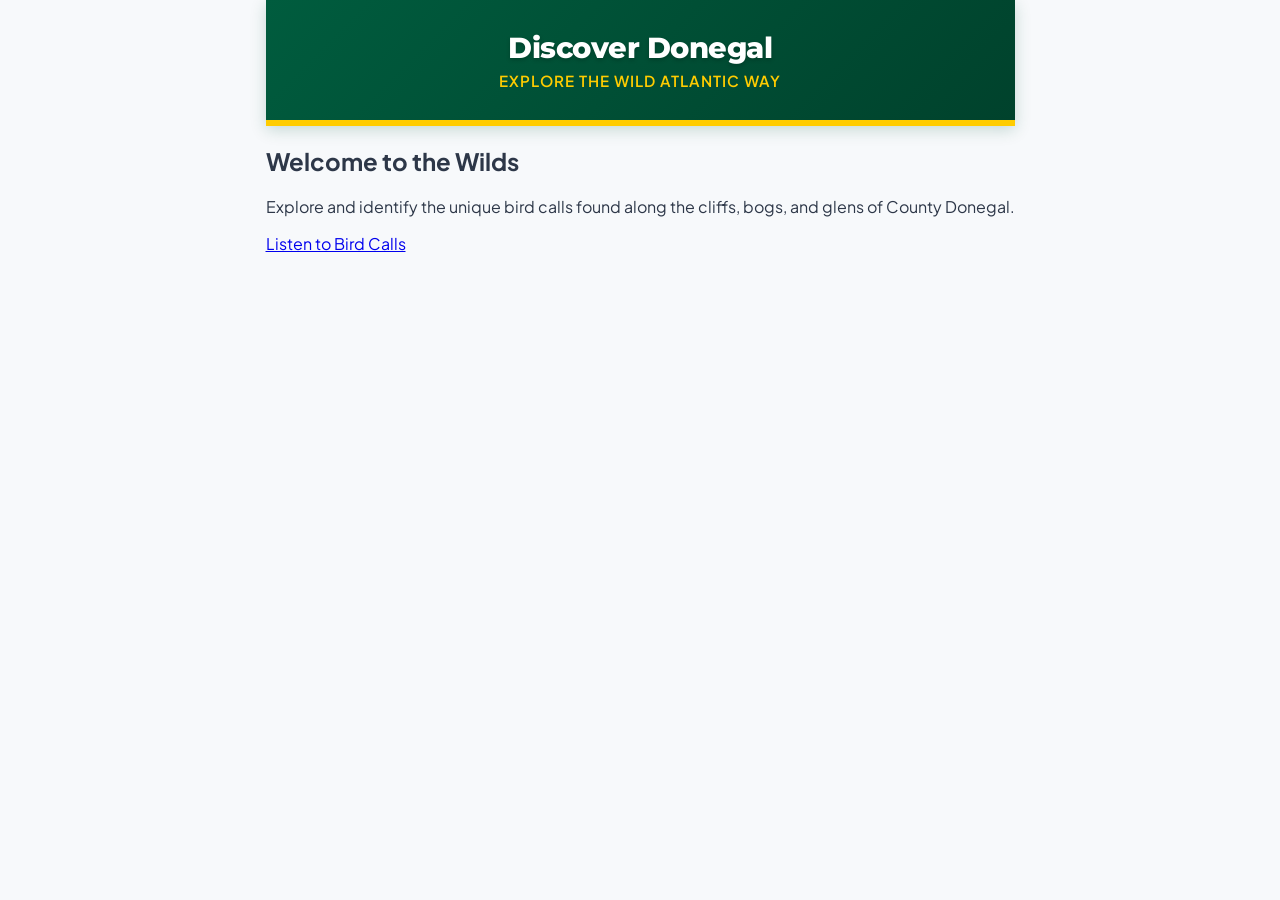
==== index.html @ 0d9da2bc "Update index.html" ====
<!DOCTYPE html>
<html lang="en">
<head>
  <meta charset="UTF-8">
  <meta name="viewport" content="width=device-width, initial-scale=1.0">
  <title>Discover Donegal</title>
  <link rel="stylesheet" href="style.css">
  <link rel="manifest" href="manifest.json">
</head>
<body>

  <!-- This container handles the moving background -->
  <div class="hero-background">
    
    <header class="home-header">
      <h1>Discover Donegal</h1>
      <p>Explore the Wild Atlantic Way</p>
    </header>

    <main class="home-container">
      <div class="welcome-box">
        <h2>Welcome to the Wilds</h2>
        <p>Explore and identify the unique bird calls found along the cliffs, bogs, and glens of County Donegal.</p>
        <a href="birds.html" class="start-btn">Listen to Bird Calls</a>
      </div>
    </main>

  </div>

  <script src="app.js"></script>
</body>
</html>
---- style.css ----
/* Import modern, premium Google Fonts directly */
@import url('https://fonts.googleapis.com/css2?family=Montserrat:wght@700;800&family=Plus+Jakarta+Sans:wght@400;500;600;700&display=swap');

/* Base Styles */
body {
  font-family: 'Plus Jakarta Sans', -apple-system, sans-serif;
  background-color: #f7f9fb;
  margin: 0;
  padding: 0;
  display: flex;
  flex-direction: column;
  align-items: center;
  color: #2D3748;
}

/* Donegal Green & Gold Header */
header {
  text-align: center;
  padding: 30px 20px;
  background: linear-gradient(135deg, #005c3e 0%, #00422c 100%); /* Rich Donegal Green */
  color: white;
  width: 100%;
  box-sizing: border-box;
  border-bottom: 6px solid #ffcc00; /* Donegal Gold Stripe */
  box-shadow: 0 4px 15px rgba(0, 92, 62, 0.2);
}

header h1 {
  font-family: 'Montserrat', sans-serif;
  font-weight: 800;
  margin: 0 0 6px 0;
  font-size: 1.8rem;
  letter-spacing: -0.5px;
  text-shadow: 0 2px 4px rgba(0,0,0,0.2);
}

header p {
  margin: 0;
  font-size: 0.95rem;
  color: #ffcc00; /* Donegal Gold for the subtitle */
  font-weight: 600;
  text-transform: uppercase;
  letter-spacing: 1px;
}

/* Grid Layout */
.bird-grid {
  display: grid;
  grid-template-columns: repeat(auto-fit, minmax(150px, 1fr));
  gap: 20px;
  width: 100%;
  max-width: 600px;
  padding: 24px 16px;
  box-sizing: border-box;
}

/* Premium Card Design */
.bird-card {
  background-color: white;
  border-radius: 16px;
  overflow: hidden;
  box-shadow: 0 10px 20px rgba(0,0,0,0.05), 0 2px 6px rgba(0,0,0,0.05);
  display: flex;
  flex-direction: column;
  justify-content: space-between;
  border: 1px solid rgba(0, 92, 62, 0.08); /* Faint green border */
  transition: transform 0.2s, box-shadow 0.2s;
}

/* Interactive Tap & Hover Effects */
.card-trigger {
  cursor: pointer;
}

/* When tapped/clicked, the card shrinks slightly and gets a Donegal Gold glow */
.bird-card:active {
  transform: scale(0.96);
  box-shadow: 0 0 15px rgba(255, 204, 0, 0.6); 
  border-color: #ffcc00;
}

.card-trigger img {
  width: 100%;
  height: 130px;
  object-fit: cover;
  display: block;
  border-bottom: 4px solid #ffcc00; /* Subtle Gold separator under image */
}

/* Text Container inside Card */
.bird-info {
  padding: 12px 10px 8px 10px;
  text-align: center;
}

/* English Bird Name */
.bird-info h3 {
  font-family: 'Montserrat', sans-serif;
  font-weight: 700;
  margin: 0;
  font-size: 1.05rem;
  color: #1a202c;
}

/* Irish Bird Name - Styled beautifully in Donegal Green */
.irish-name {
  margin: 4px 0 0 0;
  font-style: italic;
  color: #005c3e; /* Donegal Green */
  font-weight: 700;
  font-size: 0.9rem;
}

/* Photo Credit Plain Text */
.photo-credit {
  font-size: 0.7rem;
  color: #718096;
  text-align: center;
  padding: 8px 10px;
  border-top: 1px dashed #e2e8f0;
  background-color: #fafbfd;
  font-weight: 500;
}
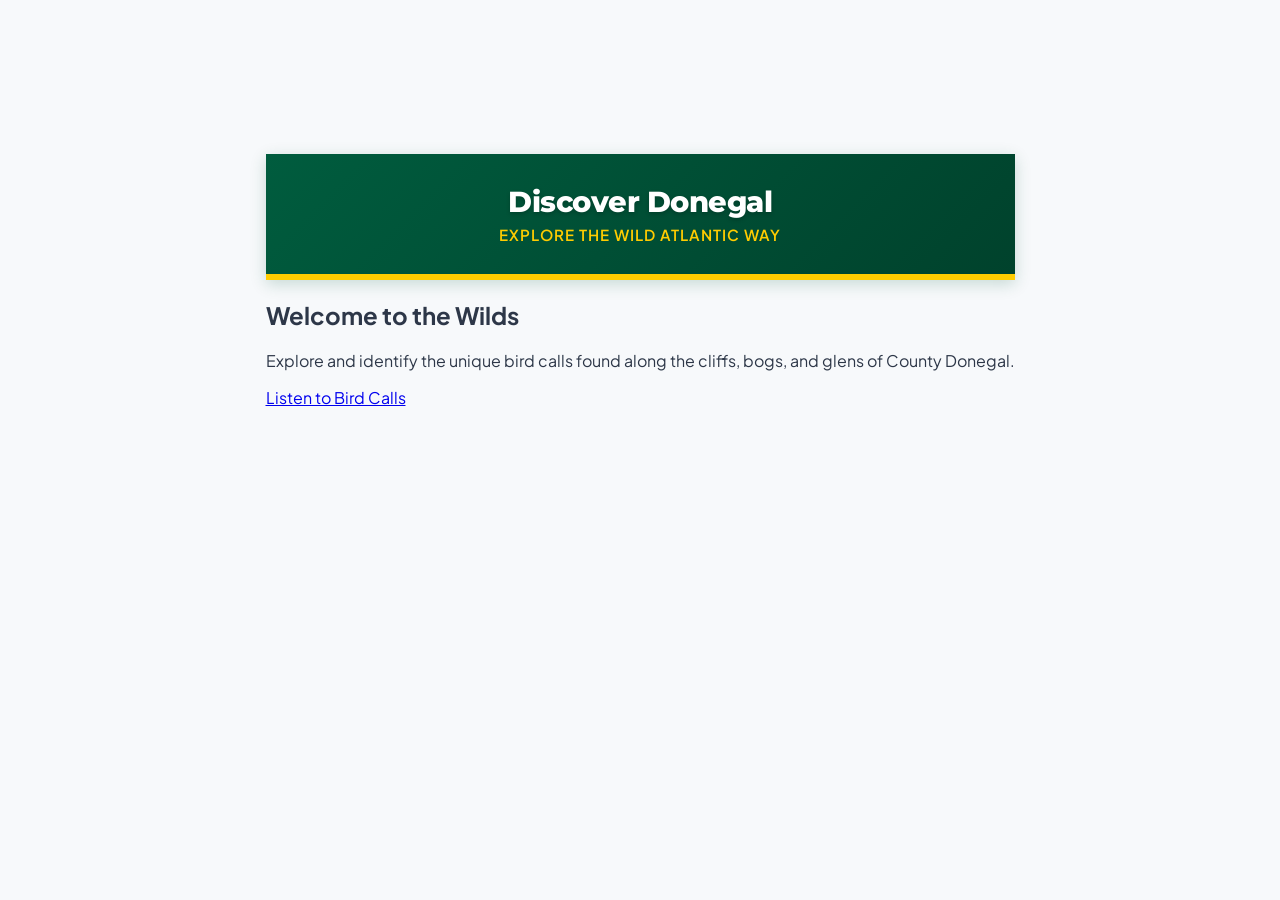
==== commit 0fb033eb: "Update index.html" ====
--- a/index.html
+++ b/index.html
@@ -9,22 +9,30 @@
 </head>
 <body>
 
-  <!-- This container handles the moving background -->
-  <div class="hero-background">
+  <!-- Full screen video background container -->
+  <div class="hero-video-container">
+    <video autoplay muted loop playsinline class="bg-video">
+      <source src="assets/waw-bg.mp4" type="video/mp4">
+    </video>
     
-    <header class="home-header">
-      <h1>Discover Donegal</h1>
-      <p>Explore the Wild Atlantic Way</p>
-    </header>
+    <!-- Dark tinted overlay so the white text stands out cleanly -->
+    <div class="video-overlay"></div>
 
-    <main class="home-container">
-      <div class="welcome-box">
-        <h2>Welcome to the Wilds</h2>
-        <p>Explore and identify the unique bird calls found along the cliffs, bogs, and glens of County Donegal.</p>
-        <a href="birds.html" class="start-btn">Listen to Bird Calls</a>
-      </div>
-    </main>
+    <!-- Your App Content sits perfectly on top -->
+    <div class="hero-content">
+      <header class="home-header">
+        <h1>Discover Donegal</h1>
+        <p>Explore the Wild Atlantic Way</p>
+      </header>
 
+      <main class="home-container">
+        <div class="welcome-box">
+          <h2>Welcome to the Wilds</h2>
+          <p>Explore and identify the unique bird calls found along the cliffs, bogs, and glens of County Donegal.</p>
+          <a href="birds.html" class="start-btn">Listen to Bird Calls</a>
+        </div>
+      </main>
+    </div>
   </div>
 
   <script src="app.js"></script>
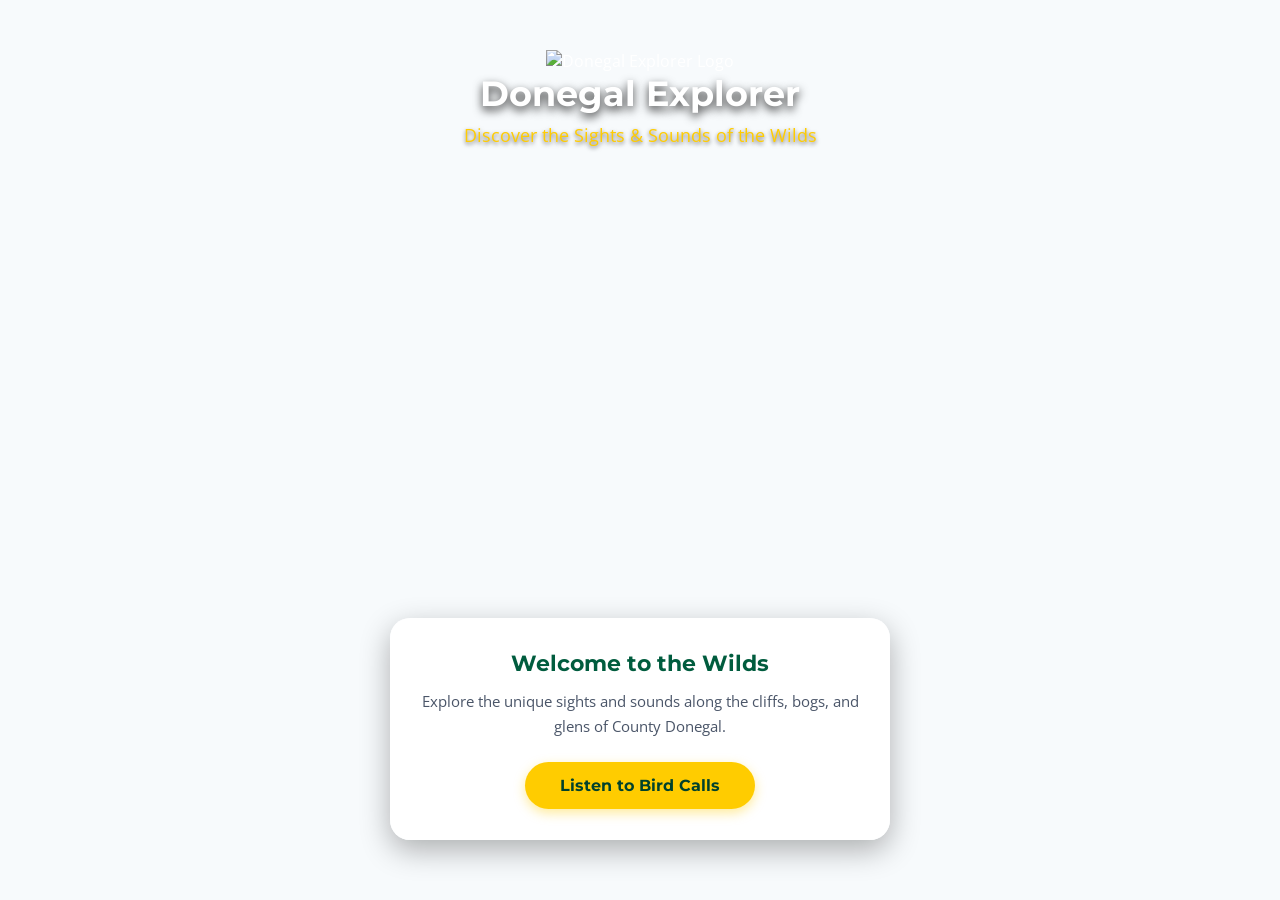
==== commit 538780a7: "Update index.html" ====
--- a/index.html
+++ b/index.html
@@ -3,38 +3,42 @@
 <head>
   <meta charset="UTF-8">
   <meta name="viewport" content="width=device-width, initial-scale=1.0">
-  <title>Discover Donegal</title>
+  <title>Donegal Explorer</title>
   <link rel="stylesheet" href="style.css">
-  <link rel="manifest" href="manifest.json">
+  <link rel="manifest" href="./manifest.json">
 </head>
-<body>
+<body class="home-page">
 
-  <!-- Full screen video background container -->
-  <div class="hero-video-container">
-    <video autoplay muted loop playsinline class="bg-video">
-      <source src="assets/waw-bg.mp4" type="video/mp4">
-    </video>
+  <!-- Main layout container that keeps text and boxes beautifully centered on screen -->
+  <main class="hero-content">
     
-    <!-- Dark tinted overlay so the white text stands out cleanly -->
-    <div class="video-overlay"></div>
+    <header class="home-header">
+      <!-- Your New Custom Logo -->
+      <img src="./assets/logo.png" alt="Donegal Explorer Logo" class="app-logo home-logo">
+      <h1>Donegal Explorer</h1>
+      <p>Discover the Sights & Sounds of the Wilds</p>
+    </header>
 
-    <!-- Your App Content sits perfectly on top -->
-    <div class="hero-content">
-      <header class="home-header">
-        <h1>Discover Donegal</h1>
-        <p>Explore the Wild Atlantic Way</p>
-      </header>
+    <div class="home-container">
+      <div class="welcome-box">
+        <h2>Welcome to the Wilds</h2>
+        <p>Explore the unique sights and sounds along the cliffs, bogs, and glens of County Donegal.</p>
+        
+        <!-- Stacked Buttons Container -->
+        <div class="button-stack">
+          <a href="birds.html" class="start-btn">Listen to Bird Calls</a>
+      </div>
+    </div>
 
-      <main class="home-container">
-        <div class="welcome-box">
-          <h2>Welcome to the Wilds</h2>
-          <p>Explore and identify the unique bird calls found along the cliffs, bogs, and glens of County Donegal.</p>
-          <a href="birds.html" class="start-btn">Listen to Bird Calls</a>
-        </div>
-      </main>
-    </div>
-  </div>
+  </main>
 
-  <script src="app.js"></script>
+  <script>
+    // Register Service Worker for offline support
+    if ('serviceWorker' in navigator) {
+      navigator.serviceWorker.register('./sw.js')
+        .then(() => console.log("Service Worker Registered"))
+        .catch(err => console.log("Service Worker Failed", err));
+    }
+  </script>
 </body>
 </html>
--- a/style.css
+++ b/style.css
@@ -1,123 +1,254 @@
-/* Import modern, premium Google Fonts directly */
-@import url('https://fonts.googleapis.com/css2?family=Montserrat:wght@700;800&family=Plus+Jakarta+Sans:wght@400;500;600;700&display=swap');
-
-/* Base Styles */
+/* ==========================================================================
+   1. GLOBAL APP BACKGROUNDS & SUB-PAGE SETUP
+   ========================================================================== */
+
+@import url('https://fonts.googleapis.com/css2?family=Montserrat:wght@400;700&family=Open+Sans:wght@400;600&display=swap');
+
+/* Default base settings for all pages */
 body {
-  font-family: 'Plus Jakarta Sans', -apple-system, sans-serif;
-  background-color: #f7f9fb;
   margin: 0;
   padding: 0;
+  min-height: 100vh;
+  font-family: 'Open Sans', sans-serif;
+  background-color: #f7fafc; /* Standard clean backup color */
+}
+
+/* TARGETS ONLY THE BIRD SUB-PAGE: Zero flashing on home page */
+body.sub-page {
+  background-image: url('./assets/donegal1.jpg') !important;
+  background-size: cover !important;
+  background-position: center !important;
+  background-attachment: fixed !important;
+  background-repeat: no-repeat !important;
+  background-color: #005c3e !important; /* Donegal green backup while loading */
+}
+
+/* Explicit layout container adjustments to ensure image visibility */
+#grid, .bird-grid {
+  background: transparent !important;
+}
+
+/* ==========================================================================
+   2. HEADER, GRID, AND INTERACTIVE BIRD CARDS
+   ========================================================================== */
+
+header {
+  background-color: #005c3e; /* Donegal Green */
+  color: white;
+  text-align: center;
+  padding: 20px 10px;
+  box-shadow: 0 4px 6px rgba(0,0,0,0.1);
+  border-bottom: 4px solid #ffcc00; /* Donegal Gold */
+}
+
+header h1 {
+  font-family: 'Montserrat', sans-serif;
+  margin: 0;
+  font-size: 2rem;
+}
+
+header p {
+  margin: 5px 0 0 0;
+  font-size: 1rem;
+  color: #e2e8f0;
+}
+
+.bird-grid {
+  display: grid;
+  grid-template-columns: repeat(auto-fill, minmax(140px, 1fr));
+  gap: 15px;
+  padding: 20px;
+  max-width: 800px;
+  margin: 0 auto;
+}
+
+.bird-card {
+  background-color: rgba(255, 255, 255, 0.96) !important; /* Semi-opaque clean card surface */
+  border-radius: 12px;
+  overflow: hidden;
+  box-shadow: 0 6px 15px rgba(0,0,0,0.18) !important; /* Enhanced pop shadow over scenery */
+  text-align: center;
+  padding-bottom: 10px;
+  border: 2px solid transparent;
+  transition: transform 0.2s, border-color 0.2s;
+  cursor: pointer;
+}
+
+.bird-card:active {
+  transform: scale(0.95);
+}
+
+.bird-card.playing {
+  border-color: #ffcc00; /* Donegal Gold highlight when active */
+  background-color: #f0fff4;
+}
+
+.bird-card img {
+  width: 100%;
+  height: 120px;
+  object-fit: cover;
+}
+
+.bird-card h3 {
+  font-family: 'Montserrat', sans-serif;
+  margin: 10px 0 2px 0;
+  font-size: 1rem;
+  color: #2d3748;
+}
+
+.photo-credit {
+  font-size: 0.75rem;
+  color: #a0aec0;
+  margin: 0;
+}
+
+/* ==========================================================================
+   3. REFINED HOMEPAGE VIDEO BACKGROUND STYLES (Mobile Optimized)
+   ========================================================================== */
+
+/* Container that locks everything into full-screen view safely */
+.hero-video-container {
+  position: relative;
+  width: 100%;
+  min-height: 100dvh; /* Dynamic viewport height against mobile browser bars */
+  display: flex;
+  flex-direction: column;
+  overflow: hidden;
+}
+
+/* The actual background video loop */
+.bg-video {
+  position: absolute;
+  top: 50%;
+  left: 50%;
+  width: 100%;
+  height: 100%;
+  object-fit: cover;
+  transform: translate(-50%, -50%);
+  z-index: 0;
+}
+
+/* The cinematic tint overlay */
+.video-overlay {
+  position: absolute;
+  top: 0;
+  left: 0;
+  width: 100%;
+  height: 100%;
+  background: linear-gradient(rgba(0, 0, 0, 0.45), rgba(0, 0, 0, 0.65));
+  z-index: 1;
+}
+
+/* Houses your homepage content over the video background */
+.hero-content {
+  position: relative;
+  z-index: 2;
+  width: 100%;
+  min-height: 100dvh;
   display: flex;
   flex-direction: column;
   align-items: center;
-  color: #2D3748;
-}
-
-/* Donegal Green & Gold Header */
-header {
-  text-align: center;
+  justify-content: space-between;
+  box-sizing: border-box;
+  padding: 20px;
+}
+
+/* Transparency controls for the home header specifically */
+.home-header {
+  background: transparent !important;
+  border-bottom: none !important;
+  box-shadow: none !important;
+  padding: 30px 10px 10px 10px;
+  text-align: center;
+  width: 100%;
+}
+
+.home-header h1 {
+  color: #ffffff !important;
+  text-shadow: 0 4px 10px rgba(0,0,0,0.8) !important;
+  margin: 0;
+  font-size: 2.2rem;
+}
+
+.home-header p {
+  color: #ffcc00 !important; /* Donegal Gold */
+  text-shadow: 0 2px 4px rgba(0,0,0,0.6);
+  margin: 8px 0 0 0;
+  font-size: 1.1rem;
+}
+
+/* Welcome block container layouts */
+.home-container {
+  width: 100%;
+  max-width: 500px;
+  box-sizing: border-box;
+  margin-bottom: 40px;
+}
+
+.welcome-box {
+  background-color: rgba(255, 255, 255, 0.96);
   padding: 30px 20px;
-  background: linear-gradient(135deg, #005c3e 0%, #00422c 100%); /* Rich Donegal Green */
-  color: white;
-  width: 100%;
-  box-sizing: border-box;
-  border-bottom: 6px solid #ffcc00; /* Donegal Gold Stripe */
-  box-shadow: 0 4px 15px rgba(0, 92, 62, 0.2);
-}
-
-header h1 {
-  font-family: 'Montserrat', sans-serif;
-  font-weight: 800;
-  margin: 0 0 6px 0;
-  font-size: 1.8rem;
-  letter-spacing: -0.5px;
-  text-shadow: 0 2px 4px rgba(0,0,0,0.2);
-}
-
-header p {
-  margin: 0;
+  border-radius: 20px;
+  text-align: center;
+  box-shadow: 0 10px 30px rgba(0,0,0,0.3);
+  border: 1px solid rgba(255, 255, 255, 0.2);
+}
+
+.welcome-box h2 {
+  font-family: 'Montserrat', sans-serif;
+  color: #005c3e;
+  margin: 0 0 12px 0;
+  font-size: 1.4rem;
+}
+
+.welcome-box p {
+  line-height: 1.6;
+  color: #4a5568;
+  margin: 0 0 24px 0;
   font-size: 0.95rem;
-  color: #ffcc00; /* Donegal Gold for the subtitle */
-  font-weight: 600;
-  text-transform: uppercase;
-  letter-spacing: 1px;
-}
-
-/* Grid Layout */
-.bird-grid {
-  display: grid;
-  grid-template-columns: repeat(auto-fit, minmax(150px, 1fr));
-  gap: 20px;
-  width: 100%;
-  max-width: 600px;
-  padding: 24px 16px;
-  box-sizing: border-box;
-}
-
-/* Premium Card Design */
-.bird-card {
-  background-color: white;
-  border-radius: 16px;
-  overflow: hidden;
-  box-shadow: 0 10px 20px rgba(0,0,0,0.05), 0 2px 6px rgba(0,0,0,0.05);
+}
+
+/* Donegal Gold Action Buttons */
+.start-btn {
+  display: inline-block;
+  background-color: #ffcc00;
+  color: #00422c;
+  font-family: 'Montserrat', sans-serif;
+  font-weight: 700;
+  text-decoration: none;
+  padding: 14px 35px;
+  border-radius: 30px;
+  box-shadow: 0 4px 12px rgba(255, 204, 0, 0.4);
+  transition: transform 0.2s, box-shadow 0.2s;
+}
+
+.start-btn:active {
+  transform: scale(0.96);
+}
+
+/* ==========================================================================
+   4. NAVIGATION ELEMENTS
+   ========================================================================== */
+
+.back-navigation {
+  width: 100%;
   display: flex;
-  flex-direction: column;
-  justify-content: space-between;
-  border: 1px solid rgba(0, 92, 62, 0.08); /* Faint green border */
-  transition: transform 0.2s, box-shadow 0.2s;
-}
-
-/* Interactive Tap & Hover Effects */
-.card-trigger {
-  cursor: pointer;
-}
-
-/* When tapped/clicked, the card shrinks slightly and gets a Donegal Gold glow */
-.bird-card:active {
-  transform: scale(0.96);
-  box-shadow: 0 0 15px rgba(255, 204, 0, 0.6); 
-  border-color: #ffcc00;
-}
-
-.card-trigger img {
-  width: 100%;
-  height: 130px;
-  object-fit: cover;
-  display: block;
-  border-bottom: 4px solid #ffcc00; /* Subtle Gold separator under image */
-}
-
-/* Text Container inside Card */
-.bird-info {
-  padding: 12px 10px 8px 10px;
-  text-align: center;
-}
-
-/* English Bird Name */
-.bird-info h3 {
+  justify-content: center;
+  padding: 15px 0 5px 0;
+}
+
+.back-btn {
+  display: inline-block;
+  color: #005c3e;
+  text-decoration: none;
   font-family: 'Montserrat', sans-serif;
   font-weight: 700;
-  margin: 0;
-  font-size: 1.05rem;
-  color: #1a202c;
-}
-
-/* Irish Bird Name - Styled beautifully in Donegal Green */
-.irish-name {
-  margin: 4px 0 0 0;
-  font-style: italic;
-  color: #005c3e; /* Donegal Green */
-  font-weight: 700;
-  font-size: 0.9rem;
-}
-
-/* Photo Credit Plain Text */
-.photo-credit {
-  font-size: 0.7rem;
-  color: #718096;
-  text-align: center;
-  padding: 8px 10px;
-  border-top: 1px dashed #e2e8f0;
-  background-color: #fafbfd;
-  font-weight: 500;
-}+  font-size: 0.95rem;
+  padding: 8px 16px;
+  border-radius: 20px;
+  transition: background-color 0.2s;
+}
+
+.back-btn:active {
+  background-color: rgba(0, 92, 62, 0.08);
+}
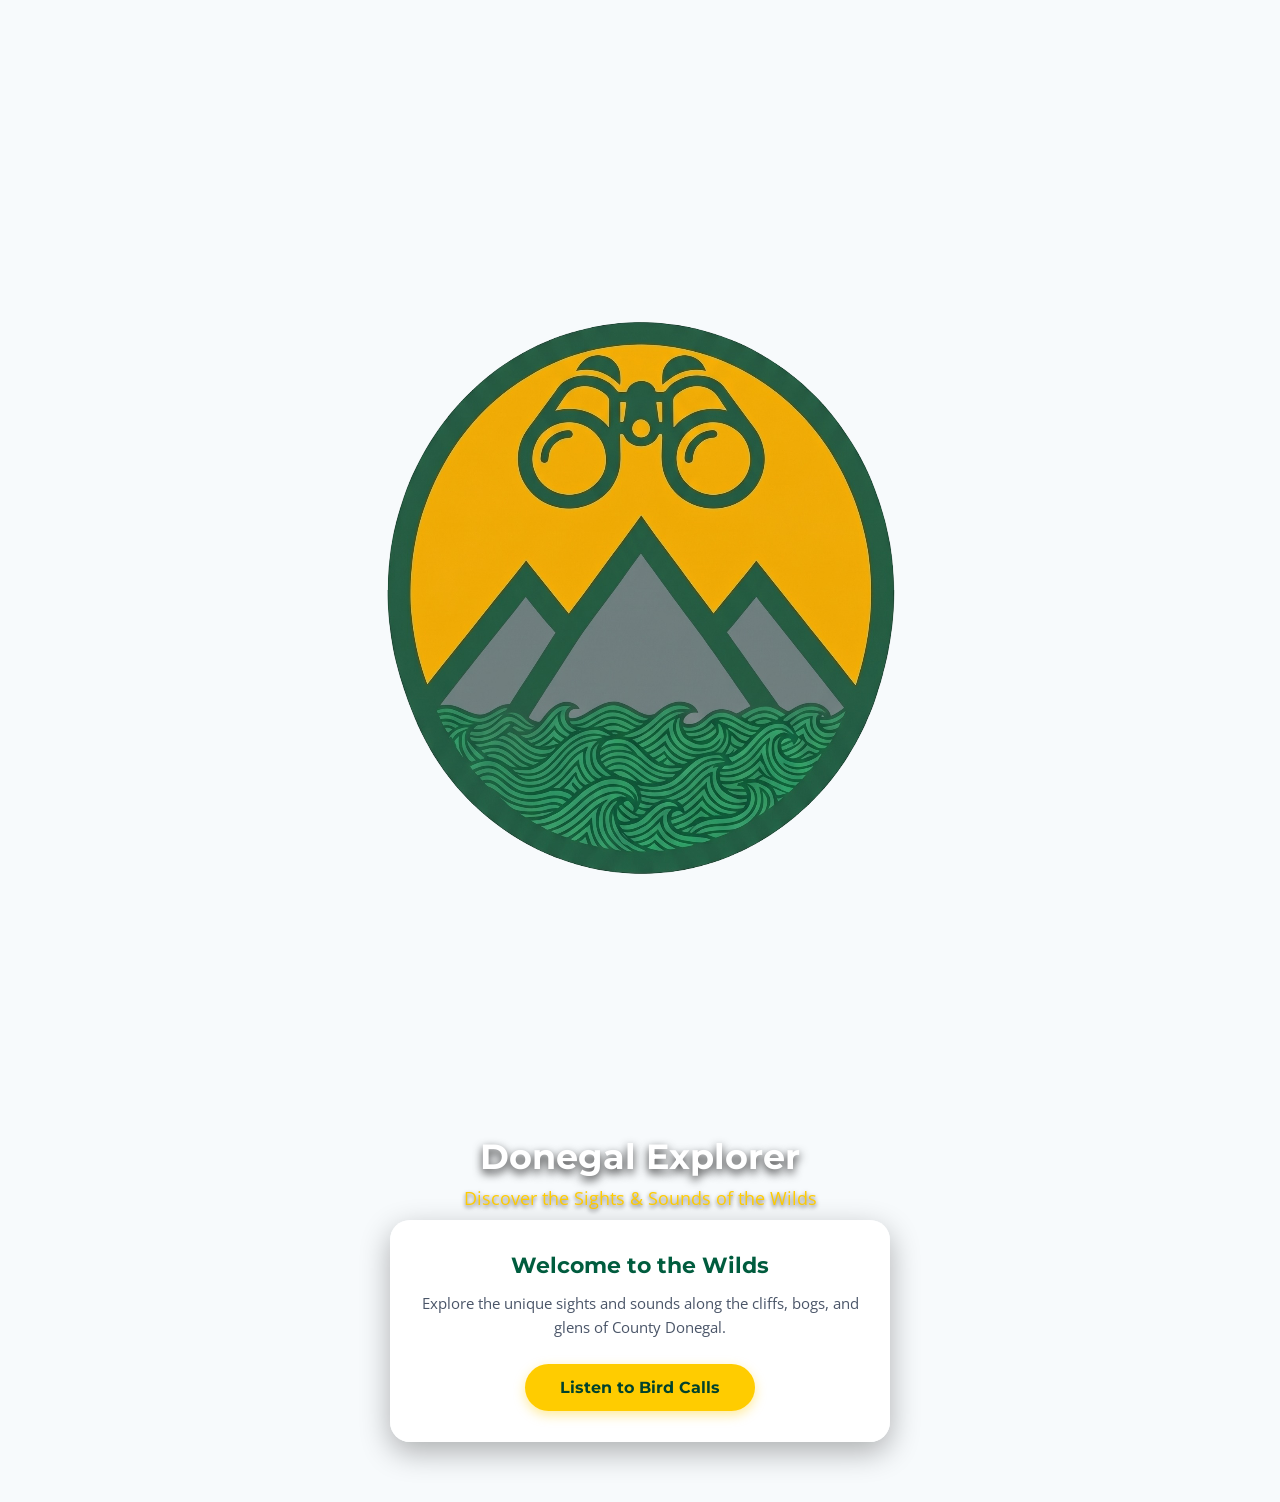
==== commit 91788586: "Update index.html" ====
--- a/index.html
+++ b/index.html
@@ -27,7 +27,8 @@
         <!-- Stacked Buttons Container -->
         <div class="button-stack">
           <a href="birds.html" class="start-btn">Listen to Bird Calls</a>
-      </div>
+        </div> <!-- FIXED: Added missing closing button-stack div -->
+      </div> <!-- FIXED: Added missing closing welcome-box div -->
     </div>
 
   </main>
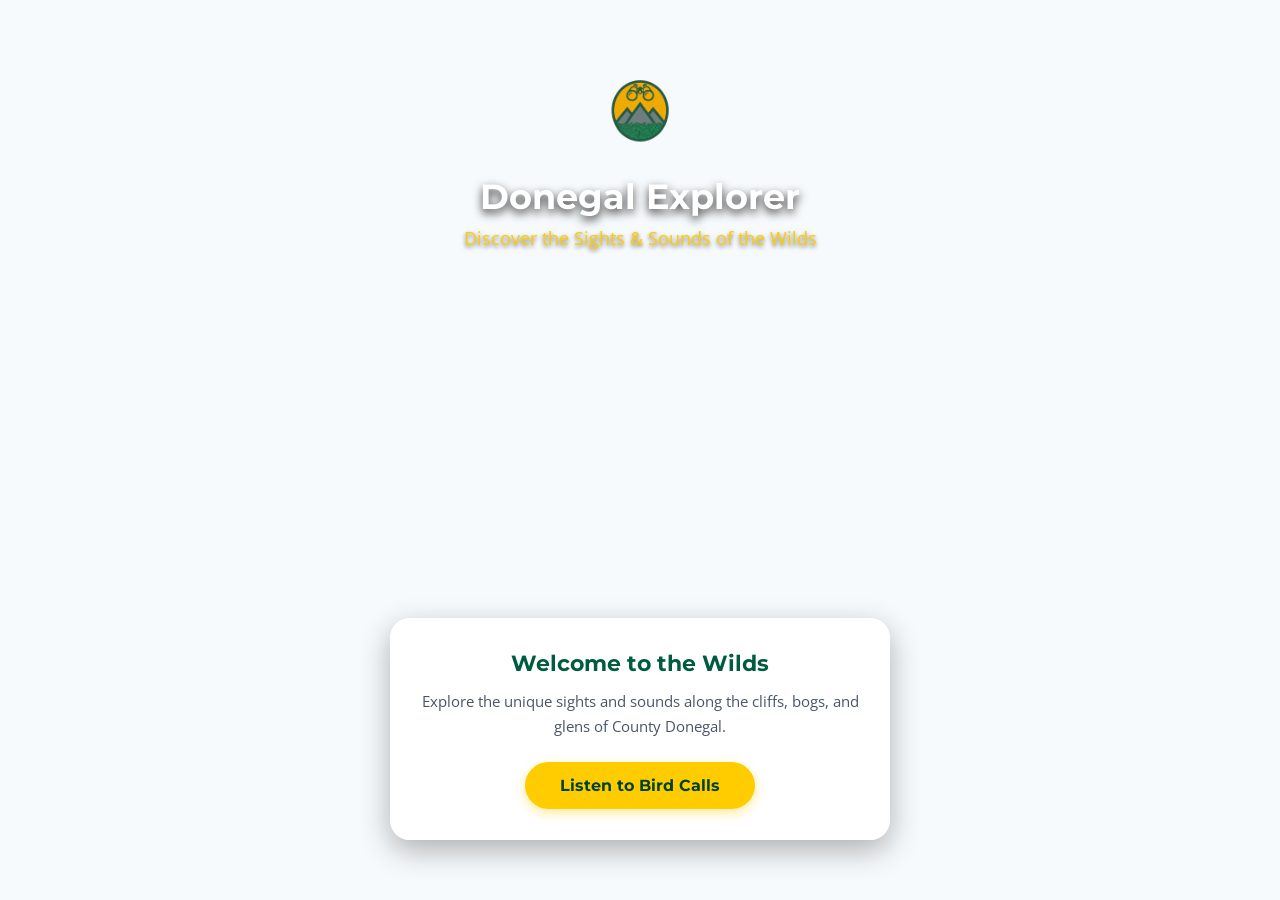
==== commit 33c69ea1: "Update index.html" ====
--- a/index.html
+++ b/index.html
@@ -14,7 +14,7 @@
     
     <header class="home-header">
       <!-- Your New Custom Logo -->
-      <img src="./assets/logo.png" alt="Donegal Explorer Logo" class="app-logo home-logo">
+<img src="./assets/logo.png" alt="Donegal Explorer Logo" class="app-logo home-logo" height="120">
       <h1>Donegal Explorer</h1>
       <p>Discover the Sights & Sounds of the Wilds</p>
     </header>
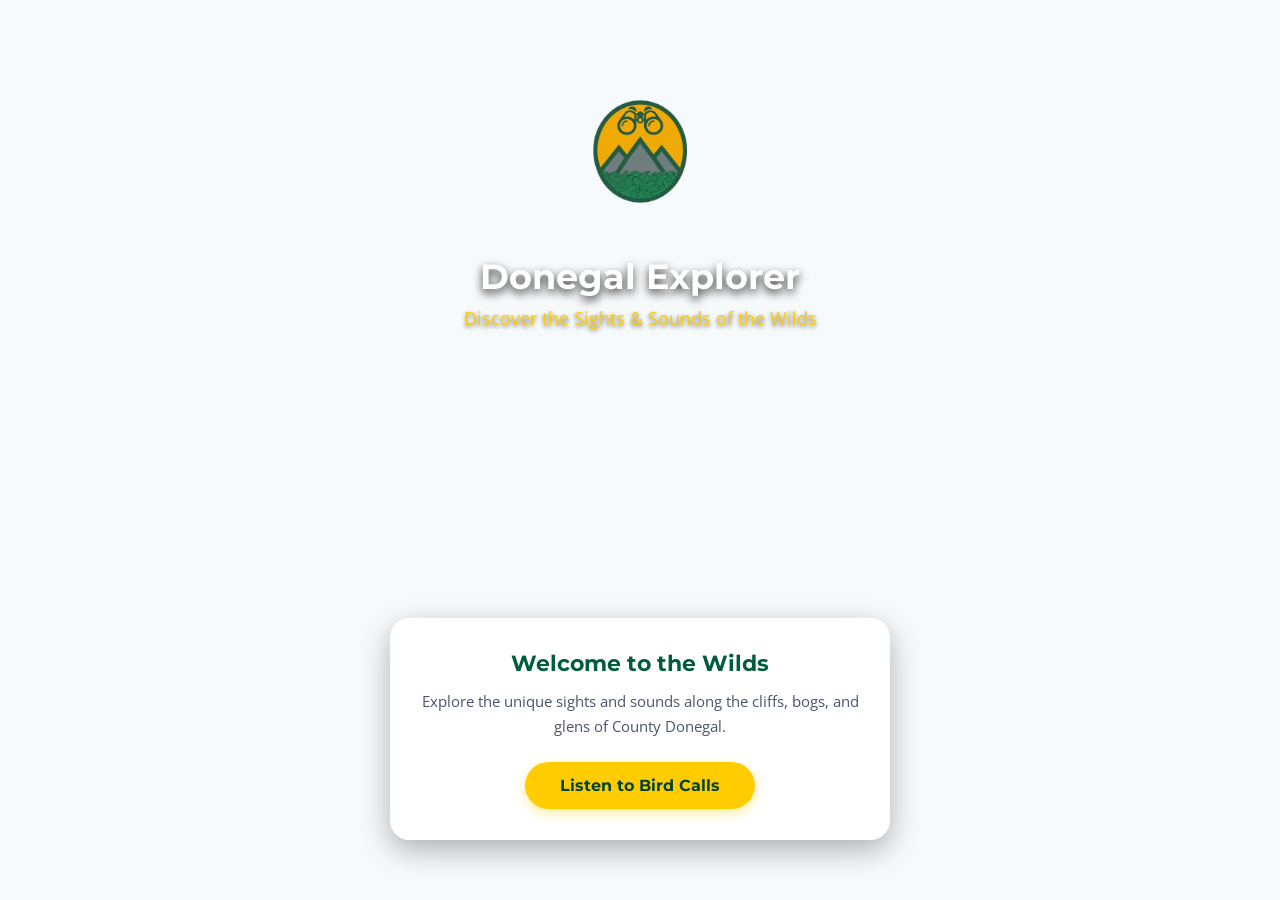
==== commit 63454ca2: "Update index.html" ====
--- a/index.html
+++ b/index.html
@@ -14,7 +14,7 @@
     
     <header class="home-header">
       <!-- Your New Custom Logo -->
-<img src="./assets/logo.png" alt="Donegal Explorer Logo" class="app-logo home-logo" height="120">
+<img src="./assets/logo.png" alt="Donegal Explorer Logo" class="app-logo home-logo" height="200">
       <h1>Donegal Explorer</h1>
       <p>Discover the Sights & Sounds of the Wilds</p>
     </header>
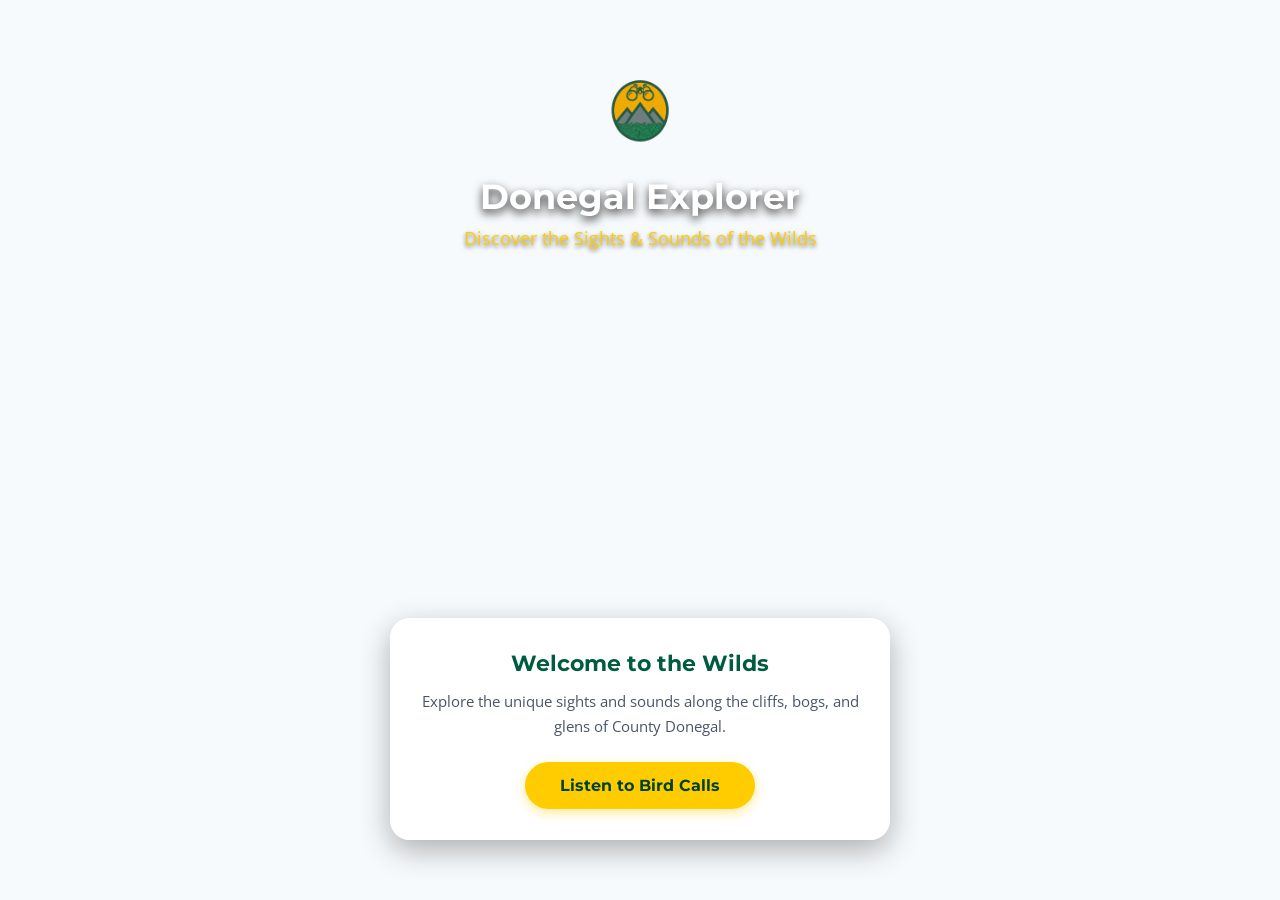
==== commit 4ea65fb3: "Update index.html" ====
--- a/index.html
+++ b/index.html
@@ -12,11 +12,15 @@
   <!-- Main layout container that keeps text and boxes beautifully centered on screen -->
   <main class="hero-content">
     
-    <header class="home-header">
-      <!-- Your New Custom Logo -->
-<img src="./assets/logo.png" alt="Donegal Explorer Logo" class="app-logo home-logo" height="200">
-      <h1>Donegal Explorer</h1>
-      <p>Discover the Sights & Sounds of the Wilds</p>
+   <header class="home-header">
+      <!-- Your Logo -->
+      <img src="./assets/logo.png" alt="Donegal Explorer Logo" class="app-logo home-logo" height="120">
+      
+      <!-- NEW: This div forces the text elements to group and stack on separate lines -->
+      <div class="header-text-group">
+        <h1>Donegal Explorer</h1>
+        <p>Discover the Sights & Sounds of the Wilds</p>
+      </div>
     </header>
 
     <div class="home-container">
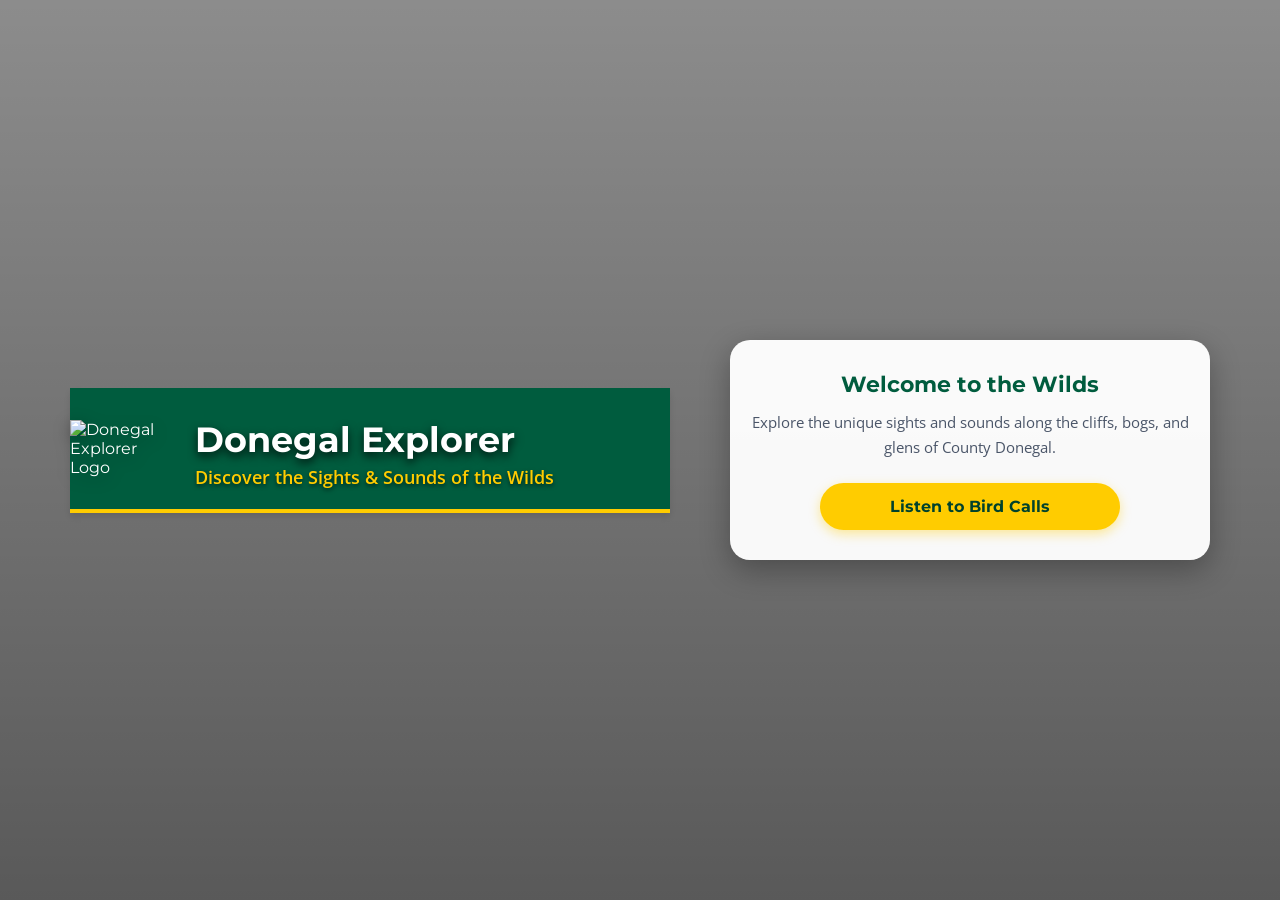
==== commit d4a04705: "Update index.html" ====
--- a/index.html
+++ b/index.html
@@ -9,14 +9,10 @@
 </head>
 <body class="home-page">
 
-  <!-- Main layout container that keeps text and boxes beautifully centered on screen -->
   <main class="hero-content">
     
-   <header class="home-header">
-      <!-- Your Logo -->
-      <img src="./assets/logo.png" alt="Donegal Explorer Logo" class="app-logo home-logo" height="120">
-      
-      <!-- NEW: This div forces the text elements to group and stack on separate lines -->
+    <header class="home-header">
+      <img src="./assets/logo.png" alt="Donegal Explorer Logo" class="app-logo home-logo">
       <div class="header-text-group">
         <h1>Donegal Explorer</h1>
         <p>Discover the Sights & Sounds of the Wilds</p>
@@ -27,18 +23,15 @@
       <div class="welcome-box">
         <h2>Welcome to the Wilds</h2>
         <p>Explore the unique sights and sounds along the cliffs, bogs, and glens of County Donegal.</p>
-        
-        <!-- Stacked Buttons Container -->
         <div class="button-stack">
           <a href="birds.html" class="start-btn">Listen to Bird Calls</a>
-        </div> <!-- FIXED: Added missing closing button-stack div -->
-      </div> <!-- FIXED: Added missing closing welcome-box div -->
+        </div>
+      </div>
     </div>
 
   </main>
 
   <script>
-    // Register Service Worker for offline support
     if ('serviceWorker' in navigator) {
       navigator.serviceWorker.register('./sw.js')
         .then(() => console.log("Service Worker Registered"))
--- a/style.css
+++ b/style.css
@@ -1,56 +1,175 @@
 /* ==========================================================================
-   1. GLOBAL APP BACKGROUNDS & SUB-PAGE SETUP
-   ========================================================================== */
-
-@import url('https://fonts.googleapis.com/css2?family=Montserrat:wght@400;700&family=Open+Sans:wght@400;600&display=swap');
-
-/* Default base settings for all pages */
+   1. GLOBAL THEME, TYPOGRAPHY & FONTS
+   ========================================================================== */
+@import url('https://fonts.googleapis.com/css2?family=Montserrat:wght@400;600;700&family=Open+Sans:wght@400;600&display=swap');
+
 body {
   margin: 0;
   padding: 0;
   min-height: 100vh;
-  font-family: 'Open Sans', sans-serif;
-  background-color: #f7fafc; /* Standard clean backup color */
-}
-
-/* TARGETS ONLY THE BIRD SUB-PAGE: Zero flashing on home page */
+  font-family: 'Montserrat', sans-serif;
+  box-sizing: border-box;
+  -webkit-font-smoothing: antialiased;
+}
+
+body.home-page {
+  background: linear-gradient(rgba(0, 0, 0, 0.45), rgba(0, 0, 0, 0.65)), url('./assets/donegal2.jpg') no-repeat center center fixed;
+  background-size: cover;
+}
+
 body.sub-page {
-  background-image: url('./assets/donegal1.jpg') !important;
-  background-size: cover !important;
-  background-position: center !important;
-  background-attachment: fixed !important;
-  background-repeat: no-repeat !important;
-  background-color: #005c3e !important; /* Donegal green backup while loading */
-}
-
-/* Explicit layout container adjustments to ensure image visibility */
+  background: linear-gradient(rgba(0,0,0,0.2), rgba(0,0,0,0.2)), url('./assets/donegal1.jpg') no-repeat center center fixed;
+  background-size: cover;
+  background-color: #005c3e;
+}
+
 #grid, .bird-grid {
   background: transparent !important;
 }
 
 /* ==========================================================================
-   2. HEADER, GRID, AND INTERACTIVE BIRD CARDS
-   ========================================================================== */
-
+   2. HEADERS & BANNERS (MOBILE UNIVERSE DEFAULT)
+   ========================================================================== */
 header {
-  background-color: #005c3e; /* Donegal Green */
+  background-color: #005c3e;
   color: white;
   text-align: center;
   padding: 20px 10px;
   box-shadow: 0 4px 6px rgba(0,0,0,0.1);
-  border-bottom: 4px solid #ffcc00; /* Donegal Gold */
+  border-bottom: 4px solid #ffcc00;
 }
 
 header h1 {
-  font-family: 'Montserrat', sans-serif;
+  font-weight: 700;
   margin: 0;
-  font-size: 2rem;
+  font-size: 1.8rem;
 }
 
 header p {
-  margin: 5px 0 0 0;
-  font-size: 1rem;
-  color: #e2e8f0;
+  margin: 6px 0 0 0;
+  font-size: 0.95rem;
+  font-family: 'Open Sans', sans-serif;
+  color: #ffcc00;
+  font-weight: 600;
+}
+
+/* Homepage Header Grid Block (Mobile Default: Centered and Stacked) */
+.home-header {
+  display: flex;
+  flex-direction: column;
+  align-items: center;
+  text-align: center;
+  width: 100%;
+  padding: 20px 0;
+}
+
+.home-header h1 {
+  color: #ffffff;
+  text-shadow: 0 4px 10px rgba(0,0,0,0.8);
+  font-size: 2.2rem;
+  margin: 10px 0 4px 0;
+}
+
+.home-header p {
+  color: #ffcc00;
+  text-shadow: 0 2px 4px rgba(0,0,0,0.6);
+  font-size: 1.1rem;
+  margin: 0;
+}
+
+/* ==========================================================================
+   3. LOGO CONFIGURATIONS
+   ========================================================================== */
+.app-logo {
+  display: block;
+  object-fit: contain;
+}
+
+/* Homepage Mobile Logo Limit */
+.home-logo {
+  width: 25vw;
+  max-width: 100px;
+  height: auto;
+  margin: 0 auto;
+  filter: drop-shadow(0px 4px 8px rgba(0,0,0,0.3));
+}
+
+/* Birds Header Mobile Logo Limit */
+.header-logo {
+  width: 15vw;
+  max-width: 55px;
+  height: auto;
+  margin: 0 auto 10px auto;
+}
+
+.header-text-group {
+  display: flex;
+  flex-direction: column;
+  align-items: center;
+  text-align: center;
+}
+
+/* ==========================================================================
+   4. NAVIGATION, CONTAINERS & CARDS
+   ========================================================================== */
+.hero-content {
+  position: relative;
+  z-index: 2;
+  width: 100%;
+  min-height: 100dvh;
+  display: flex;
+  flex-direction: column;
+  align-items: center;
+  justify-content: space-around;
+  box-sizing: border-box;
+  padding: 20px;
+}
+
+.home-container {
+  width: 100%;
+  max-width: 480px;
+}
+
+.welcome-box {
+  background-color: rgba(255, 255, 255, 0.96);
+  padding: 30px 20px;
+  border-radius: 20px;
+  text-align: center;
+  box-shadow: 0 10px 30px rgba(0,0,0,0.3);
+}
+
+.welcome-box h2 {
+  color: #005c3e;
+  margin: 0 0 12px 0;
+  font-size: 1.4rem;
+}
+
+.welcome-box p {
+  line-height: 1.6;
+  color: #4a5568;
+  margin: 0 0 24px 0;
+  font-size: 0.95rem;
+  font-family: 'Open Sans', sans-serif;
+}
+
+.button-stack {
+  display: flex;
+  flex-direction: column;
+  align-items: center;
+}
+
+.start-btn {
+  display: inline-block;
+  width: 80%;
+  max-width: 260px;
+  background-color: #ffcc00;
+  color: #00422c;
+  font-weight: 700;
+  text-decoration: none;
+  padding: 14px 20px;
+  border-radius: 30px;
+  box-shadow: 0 4px 12px rgba(255, 204, 0, 0.4);
+  text-align: center;
 }
 
 .bird-grid {
@@ -63,192 +182,54 @@
 }
 
 .bird-card {
-  background-color: rgba(255, 255, 255, 0.96) !important; /* Semi-opaque clean card surface */
+  background-color: rgba(255, 255, 255, 0.96);
   border-radius: 12px;
   overflow: hidden;
-  box-shadow: 0 6px 15px rgba(0,0,0,0.18) !important; /* Enhanced pop shadow over scenery */
-  text-align: center;
-  padding-bottom: 10px;
-  border: 2px solid transparent;
-  transition: transform 0.2s, border-color 0.2s;
+  box-shadow: 0 6px 15px rgba(0,0,0,0.18);
+  text-align: center;
+  padding-bottom: 12px;
+  border: 3px solid transparent;
+  transition: transform 0.2s;
   cursor: pointer;
 }
 
-.bird-card:active {
-  transform: scale(0.95);
-}
-
-.bird-card.playing {
-  border-color: #ffcc00; /* Donegal Gold highlight when active */
-  background-color: #f0fff4;
-}
-
-.bird-card img {
-  width: 100%;
-  height: 120px;
-  object-fit: cover;
-}
-
-.bird-card h3 {
-  font-family: 'Montserrat', sans-serif;
-  margin: 10px 0 2px 0;
-  font-size: 1rem;
-  color: #2d3748;
-}
-
-.photo-credit {
-  font-size: 0.75rem;
-  color: #a0aec0;
-  margin: 0;
-}
-
-/* ==========================================================================
-   3. REFINED HOMEPAGE VIDEO BACKGROUND STYLES (Mobile Optimized)
-   ========================================================================== */
-
-/* Container that locks everything into full-screen view safely */
-.hero-video-container {
-  position: relative;
-  width: 100%;
-  min-height: 100dvh; /* Dynamic viewport height against mobile browser bars */
-  display: flex;
-  flex-direction: column;
-  overflow: hidden;
-}
-
-/* The actual background video loop */
-.bg-video {
-  position: absolute;
-  top: 50%;
-  left: 50%;
-  width: 100%;
-  height: 100%;
-  object-fit: cover;
-  transform: translate(-50%, -50%);
-  z-index: 0;
-}
-
-/* The cinematic tint overlay */
-.video-overlay {
-  position: absolute;
-  top: 0;
-  left: 0;
-  width: 100%;
-  height: 100%;
-  background: linear-gradient(rgba(0, 0, 0, 0.45), rgba(0, 0, 0, 0.65));
-  z-index: 1;
-}
-
-/* Houses your homepage content over the video background */
-.hero-content {
-  position: relative;
-  z-index: 2;
-  width: 100%;
-  min-height: 100dvh;
-  display: flex;
-  flex-direction: column;
-  align-items: center;
-  justify-content: space-between;
-  box-sizing: border-box;
-  padding: 20px;
-}
-
-/* Transparency controls for the home header specifically */
-.home-header {
-  background: transparent !important;
-  border-bottom: none !important;
-  box-shadow: none !important;
-  padding: 30px 10px 10px 10px;
-  text-align: center;
-  width: 100%;
-}
-
-.home-header h1 {
-  color: #ffffff !important;
-  text-shadow: 0 4px 10px rgba(0,0,0,0.8) !important;
-  margin: 0;
-  font-size: 2.2rem;
-}
-
-.home-header p {
-  color: #ffcc00 !important; /* Donegal Gold */
-  text-shadow: 0 2px 4px rgba(0,0,0,0.6);
-  margin: 8px 0 0 0;
-  font-size: 1.1rem;
-}
-
-/* Welcome block container layouts */
-.home-container {
-  width: 100%;
-  max-width: 500px;
-  box-sizing: border-box;
-  margin-bottom: 40px;
-}
-
-.welcome-box {
-  background-color: rgba(255, 255, 255, 0.96);
-  padding: 30px 20px;
-  border-radius: 20px;
-  text-align: center;
-  box-shadow: 0 10px 30px rgba(0,0,0,0.3);
-  border: 1px solid rgba(255, 255, 255, 0.2);
-}
-
-.welcome-box h2 {
-  font-family: 'Montserrat', sans-serif;
-  color: #005c3e;
-  margin: 0 0 12px 0;
-  font-size: 1.4rem;
-}
-
-.welcome-box p {
-  line-height: 1.6;
-  color: #4a5568;
-  margin: 0 0 24px 0;
-  font-size: 0.95rem;
-}
-
-/* Donegal Gold Action Buttons */
-.start-btn {
-  display: inline-block;
-  background-color: #ffcc00;
-  color: #00422c;
-  font-family: 'Montserrat', sans-serif;
-  font-weight: 700;
-  text-decoration: none;
-  padding: 14px 35px;
-  border-radius: 30px;
-  box-shadow: 0 4px 12px rgba(255, 204, 0, 0.4);
-  transition: transform 0.2s, box-shadow 0.2s;
-}
-
-.start-btn:active {
-  transform: scale(0.96);
-}
-
-/* ==========================================================================
-   4. NAVIGATION ELEMENTS
-   ========================================================================== */
-
-.back-navigation {
-  width: 100%;
-  display: flex;
-  justify-content: center;
-  padding: 15px 0 5px 0;
-}
-
-.back-btn {
-  display: inline-block;
-  color: #005c3e;
-  text-decoration: none;
-  font-family: 'Montserrat', sans-serif;
-  font-weight: 700;
-  font-size: 0.95rem;
-  padding: 8px 16px;
-  border-radius: 20px;
-  transition: background-color 0.2s;
-}
-
-.back-btn:active {
-  background-color: rgba(0, 92, 62, 0.08);
-}
+.bird-card img { width: 100%; height: 120px; object-fit: cover; }
+.bird-card h3 { margin: 12px 0 2px 0; font-size: 1rem; color: #005c3e; }
+.photo-credit { font-size: 0.75rem; color: #718096; font-family: 'Open Sans', sans-serif; }
+.back-navigation { width: 100%; display: flex; justify-content: center; padding: 15px 0; }
+.back-btn { display: inline-block; color: #ffffff; background-color: #005c3e; border: 2px solid #ffcc00; text-decoration: none; font-weight: 700; padding: 8px 20px; border-radius: 20px; }
+
+/* ==========================================================================
+   5. DESKTOP ADAPTABILITY RESPONSIVE CONTROLS (Wider Screens Only)
+   ========================================================================== */
+@media (min-width: 768px) {
+  .hero-content {
+    flex-direction: row;
+    justify-content: space-around;
+    align-items: center;
+    padding: 40px;
+  }
+
+  .home-header {
+    flex-direction: row;
+    align-items: center;
+    text-align: left;
+    width: 50%;
+    gap: 25px;
+  }
+
+  .home-header .home-logo {
+    margin: 0;
+    width: 110px;
+  }
+
+  .header-text-group {
+    align-items: flex-start;
+    text-align: left;
+  }
+
+  .home-container {
+    width: 40%;
+    margin-bottom: 0;
+  }
+}
